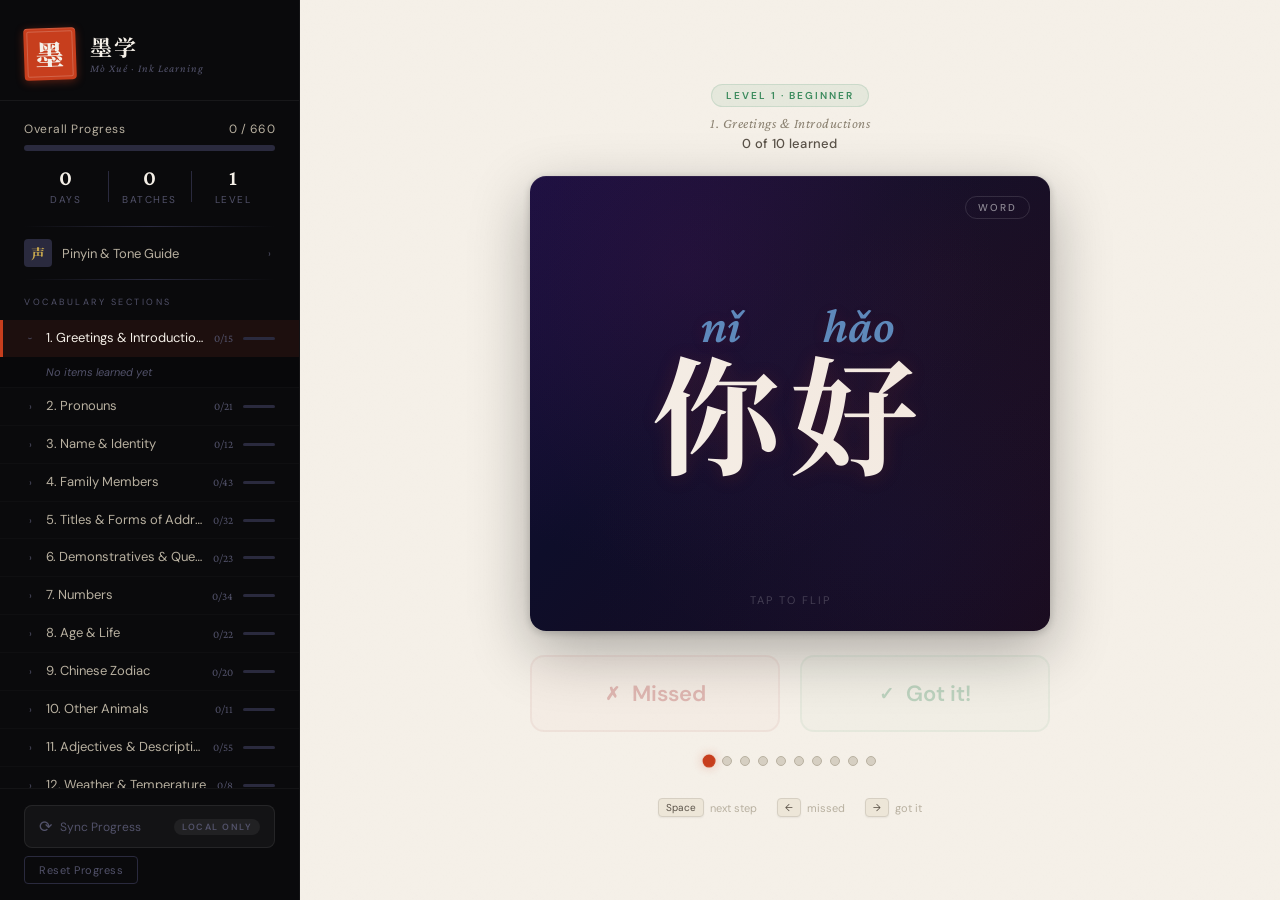
==== index.html @ fdec4717 "Initial commit: 墨学 Chinese Flashcard Learning App - 660 vocabulary items across 28 sections - Flashc" ====
<!DOCTYPE html>
<html lang="en">
<head>
<meta charset="UTF-8">
<meta name="viewport" content="width=device-width, initial-scale=1.0">
<title>墨学 — Chinese Flashcards</title>
<link rel="preconnect" href="https://fonts.googleapis.com">
<link rel="preconnect" href="https://fonts.gstatic.com" crossorigin>
<link href="https://fonts.googleapis.com/css2?family=Crimson+Pro:ital,wght@0,300;0,400;0,600;0,700;1,400&family=Noto+Serif+SC:wght@400;600;700;900&family=DM+Sans:ital,wght@0,400;0,500;0,600;1,400&display=swap" rel="stylesheet">
<link rel="stylesheet" href="style.css?v=7">
</head>
<body>

<!-- Mobile hamburger -->
<button class="mobile-toggle" id="menuToggle" aria-label="Toggle sidebar">
  <span></span><span></span><span></span>
</button>

<!-- Overlay for mobile sidebar -->
<div class="sidebar-overlay" id="sidebarOverlay"></div>

<!-- Sidebar -->
<aside class="sidebar" id="sidebar">
  <div class="sidebar-header">
    <div class="app-brand">
      <span class="brand-seal">墨</span>
      <div class="brand-text">
        <h1>墨学</h1>
        <p>Mò Xué · Ink Learning</p>
      </div>
    </div>
  </div>

  <div class="sidebar-progress">
    <div class="progress-label">
      <span>Overall Progress</span>
      <span id="progressCount">0 / 660</span>
    </div>
    <div class="progress-track">
      <div class="progress-fill" id="progressFill" style="width: 0%"></div>
    </div>
    <div class="progress-stats">
      <div class="stat">
        <span class="stat-value" id="statDays">0</span>
        <span class="stat-label">days</span>
      </div>
      <div class="stat">
        <span class="stat-value" id="statBatches">0</span>
        <span class="stat-label">batches</span>
      </div>
      <div class="stat">
        <span class="stat-value" id="statLevel">1</span>
        <span class="stat-label">level</span>
      </div>
    </div>
  </div>

  <div class="sidebar-divider"></div>

  <!-- Tone Reference Panel -->
  <div class="tone-ref-toggle" id="toneRefToggle">
    <span class="tone-ref-icon">声</span>
    <span>Pinyin & Tone Guide</span>
    <span class="section-toggle" id="toneRefArrow">›</span>
  </div>
  <div class="tone-ref-panel" id="toneRefPanel">
    <div class="tone-ref-section">
      <div class="tone-ref-title">The Four Tones</div>
      <div class="tone-chart">
        <div class="tone-row">
          <span class="tone-num t1">1st</span>
          <span class="tone-desc">High flat</span>
          <span class="tone-example"><span class="py-t1">mā</span> 妈 mother</span>
          <svg class="tone-contour" viewBox="0 0 40 20"><path d="M4,5 L36,5" stroke="currentColor" fill="none" stroke-width="2.5" stroke-linecap="round"/></svg>
        </div>
        <div class="tone-row">
          <span class="tone-num t2">2nd</span>
          <span class="tone-desc">Rising</span>
          <span class="tone-example"><span class="py-t2">má</span> 麻 hemp</span>
          <svg class="tone-contour" viewBox="0 0 40 20"><path d="M4,16 L36,4" stroke="currentColor" fill="none" stroke-width="2.5" stroke-linecap="round"/></svg>
        </div>
        <div class="tone-row">
          <span class="tone-num t3">3rd</span>
          <span class="tone-desc">Dip &amp; rise</span>
          <span class="tone-example"><span class="py-t3">mǎ</span> 马 horse</span>
          <svg class="tone-contour" viewBox="0 0 40 20"><path d="M4,8 Q20,20 36,6" stroke="currentColor" fill="none" stroke-width="2.5" stroke-linecap="round"/></svg>
        </div>
        <div class="tone-row">
          <span class="tone-num t4">4th</span>
          <span class="tone-desc">Falling</span>
          <span class="tone-example"><span class="py-t4">mà</span> 骂 scold</span>
          <svg class="tone-contour" viewBox="0 0 40 20"><path d="M4,4 L36,16" stroke="currentColor" fill="none" stroke-width="2.5" stroke-linecap="round"/></svg>
        </div>
        <div class="tone-row">
          <span class="tone-num t5">0th</span>
          <span class="tone-desc">Neutral / light</span>
          <span class="tone-example"><span class="py-t5">ma</span> 吗 (question)</span>
          <svg class="tone-contour" viewBox="0 0 40 20"><path d="M4,10 L36,12" stroke="currentColor" fill="none" stroke-width="2.5" stroke-linecap="round" stroke-dasharray="3 3"/></svg>
        </div>
      </div>
    </div>
    <div class="tone-ref-section">
      <div class="tone-ref-title">Tone Sandhi Rules</div>
      <div class="tone-rule">
        <span class="py-t3">3rd</span> + <span class="py-t3">3rd</span> → <span class="py-t2">2nd</span> + <span class="py-t3">3rd</span>
        <div class="tone-rule-example">你好 nǐ hǎo → ní hǎo</div>
      </div>
      <div class="tone-rule">
        <span class="py-t1">一 yī</span> before <span class="py-t4">4th</span> → <span class="py-t2">yí</span>
        <div class="tone-rule-example">一个 yí gè</div>
      </div>
      <div class="tone-rule">
        <span class="py-t1">一 yī</span> before <span class="py-t1">1st</span>/<span class="py-t2">2nd</span>/<span class="py-t3">3rd</span> → <span class="py-t4">yì</span>
        <div class="tone-rule-example">一只 yì zhī</div>
      </div>
    </div>
    <div class="tone-ref-section">
      <div class="tone-ref-title">Reading Strategy</div>
      <div class="tone-tip">Look at the tone mark on the vowel — it draws the pitch shape.</div>
      <div class="tone-tip">ā flat line · á going up · ǎ dip down · à going down</div>
      <div class="tone-tip">No mark = light/neutral tone (short, unstressed).</div>
    </div>
    <div class="tone-ref-section">
      <div class="tone-ref-title">Your Reading Level</div>
      <div class="level-indicator" id="levelIndicator">
        <div class="level-item active" data-level="1">
          <span class="level-dot"></span>
          <div>
            <strong>Beginner</strong>
            <span>Pinyin hints on front</span>
          </div>
        </div>
        <div class="level-item" data-level="2">
          <span class="level-dot"></span>
          <div>
            <strong>Intermediate</strong>
            <span>Characters only, 2-step reveal</span>
          </div>
        </div>
        <div class="level-item" data-level="3">
          <span class="level-dot"></span>
          <div>
            <strong>Advanced</strong>
            <span>Characters only, single reveal</span>
          </div>
        </div>
      </div>
    </div>
  </div>

  <div class="sidebar-divider"></div>

  <nav class="sidebar-nav" id="sidebarNav">
    <div class="nav-heading">Vocabulary Sections</div>
    <!-- Sections rendered by JS -->
  </nav>

  <div class="sidebar-footer">
    <button class="sync-btn" id="syncBtn">
      <span class="sync-icon">⟳</span>
      <span>Sync Progress</span>
      <span class="sync-badge sync-off" id="syncBadge">local only</span>
    </button>
    <button class="reset-btn" id="resetBtn">Reset Progress</button>
  </div>
</aside>

<!-- Sync Modal -->
<div class="sync-modal hidden" id="syncModal">
  <div class="sync-modal-backdrop" id="syncClose"></div>
  <div class="sync-modal-card">
    <button class="sync-modal-x" id="syncCloseX" aria-label="Close">&times;</button>
    <div class="sync-modal-header">
      <span class="sync-modal-icon">⟳</span>
      <h2>Cross-Device Sync</h2>
      <p>Sync your progress across devices using a private GitHub Gist.</p>
    </div>
    <div class="sync-modal-body">
      <label class="sync-label" for="syncTokenInput">GitHub Personal Access Token</label>
      <p class="sync-hint">Create a token at GitHub → Settings → Developer settings → Fine-grained tokens. Grant <strong>Gists: Read and Write</strong> permission only.</p>
      <input type="password" class="sync-input" id="syncTokenInput" placeholder="github_pat_...">
      <div class="sync-actions">
        <button class="sync-connect-btn" id="syncConnect">Connect & Sync</button>
        <button class="sync-disconnect-btn" id="syncDisconnect">Disconnect</button>
      </div>
      <div class="sync-status" id="syncStatus"></div>
    </div>
  </div>
</div>

<!-- Main content -->
<main class="main" id="main">

  <!-- Study view -->
  <div class="study-view" id="studyView">
    <div class="batch-header">
      <div class="batch-level-badge" id="batchLevelBadge">Level 1 · Beginner</div>
      <div class="batch-section-label" id="batchSectionLabel">Section 1: Greetings</div>
      <div class="batch-counter" id="batchCounter">Card 1 of 10</div>
    </div>

    <div class="card-stage">
      <div class="card-container" id="cardContainer">
        <div class="card-inner" id="cardInner">
          <!-- Front: Chinese characters -->
          <div class="card-front" id="cardFront">
            <div class="card-type-badge" id="cardTypeBadge">Word</div>
            <div class="card-chinese" id="cardChinese">你好</div>
            <div class="card-hint" id="cardHint">tap to flip</div>
          </div>
          <!-- Back: Pinyin + English (two-step reveal) -->
          <div class="card-back" id="cardBack">
            <div class="card-type-badge back-badge" id="cardTypeBadgeBack">Word</div>
            <div class="card-chinese-ref" id="cardChineseRef">你好</div>
            <div class="card-pinyin" id="cardPinyin"></div>
            <div class="card-english" id="cardEnglish"></div>
          </div>
        </div>
      </div>
    </div>

    <div class="card-actions" id="cardActions">
      <button class="action-btn missed-btn" id="missedBtn" disabled>
        <span class="action-icon">✗</span>
        <span>Missed</span>
      </button>
      <button class="action-btn gotit-btn" id="gotitBtn" disabled>
        <span class="action-icon">✓</span>
        <span>Got it!</span>
      </button>
    </div>

    <div class="batch-dots" id="batchDots"></div>

    <div class="keyboard-hints" id="keyboardHints">
      <span><kbd>Space</kbd> next step</span>
      <span><kbd>←</kbd> missed</span>
      <span><kbd>→</kbd> got it</span>
    </div>
  </div>

  <!-- Batch complete view -->
  <div class="complete-view hidden" id="completeView">
    <div class="complete-card">
      <div class="complete-seal">完</div>
      <h2>Batch Complete!</h2>
      <p class="complete-stats" id="completeStats">You learned 10 new items</p>
      <div class="complete-items" id="completeItems"></div>
      <button class="next-batch-btn" id="nextBatchBtn">
        Continue to Next 10 →
      </button>
    </div>
    <canvas id="confettiCanvas"></canvas>
  </div>

  <!-- All done view -->
  <div class="alldone-view hidden" id="allDoneView">
    <div class="complete-card">
      <div class="complete-seal gold">成</div>
      <h2>Mastery Achieved!</h2>
      <p>You have learned all 660 items across 28 sections.</p>
      <p class="complete-stats">恭喜你！Gōngxǐ nǐ! Congratulations!</p>
    </div>
  </div>

</main>

<script src="data.js?v=7"></script>
<script src="sync.js?v=7"></script>
<script src="app.js?v=7"></script>
</body>
</html>
---- style.css ----
/* ============================================================
   墨学 — Mò Xué — Ink Learning
   Aesthetic: Chinese ink wash + lacquerware + rice paper
   ============================================================ */

:root {
  /* Lacquer & Ink */
  --ink-deepest: #0a0a0c;
  --ink-deep: #12121a;
  --ink-dark: #1a1a2e;
  --ink-mid: #2a2a3e;
  --ink-light: #3a3a50;
  --ink-faint: #52526a;

  /* Vermillion — 朱红 */
  --vermillion: #c73e1d;
  --vermillion-bright: #e04a2a;
  --vermillion-glow: rgba(199, 62, 29, 0.3);

  /* Gold — 金 */
  --gold: #c9a94e;
  --gold-bright: #e8c84a;
  --gold-glow: rgba(201, 169, 78, 0.25);

  /* Rice Paper */
  --paper: #f5f0e8;
  --paper-warm: #ede6d8;
  --paper-dark: #d6cfc2;

  /* Ink wash tones */
  --wash-light: #b8b0a0;
  --wash-mid: #8a8070;
  --wash-dark: #5a5248;

  /* Functional */
  --success: #3a8a5c;
  --success-bg: #1a3a2a;
  --danger: #a83232;
  --danger-bg: #3a1a1a;

  /* ---- TONE COLORS ---- */
  --tone-1: #c73e1d;   /* Vermillion red — high flat */
  --tone-2: #3a8a5c;   /* Jade green — rising */
  --tone-3: #4a6fa5;   /* Porcelain blue — dipping */
  --tone-4: #7b5ea7;   /* Amethyst purple — falling */
  --tone-5: #8a8070;   /* Ink wash gray — neutral */

  --tone-1-bg: rgba(199, 62, 29, 0.08);
  --tone-2-bg: rgba(58, 138, 92, 0.08);
  --tone-3-bg: rgba(74, 111, 165, 0.08);
  --tone-4-bg: rgba(123, 94, 167, 0.08);
  --tone-5-bg: rgba(138, 128, 112, 0.08);

  /* Tone colors for dark backgrounds */
  --tone-1-light: #e8654a;
  --tone-2-light: #5cb87e;
  --tone-3-light: #6a9fd4;
  --tone-4-light: #a688d0;
  --tone-5-light: #a8a090;

  /* Layout */
  --sidebar-w: 300px;

  /* Transitions */
  --ease-out-expo: cubic-bezier(0.16, 1, 0.3, 1);
  --ease-out-back: cubic-bezier(0.34, 1.56, 0.64, 1);
}

/* ---- Reset & Base ---- */
*, *::before, *::after { box-sizing: border-box; margin: 0; padding: 0; }

html {
  font-size: 16px;
  -webkit-font-smoothing: antialiased;
  -moz-osx-font-smoothing: grayscale;
}

body {
  font-family: 'DM Sans', sans-serif;
  background: var(--paper);
  color: var(--ink-deep);
  display: flex;
  min-height: 100vh;
  overflow-x: hidden;
}

body::after {
  content: '';
  position: fixed;
  inset: 0;
  pointer-events: none;
  z-index: 0;
  background-image: url("data:image/svg+xml,%3Csvg width='60' height='60' xmlns='http://www.w3.org/2000/svg'%3E%3Cfilter id='n'%3E%3CfeTurbulence type='fractalNoise' baseFrequency='0.65' numOctaves='3' stitchTiles='stitch'/%3E%3C/filter%3E%3Crect width='100%25' height='100%25' filter='url(%23n)' opacity='0.03'/%3E%3C/svg%3E");
  opacity: 0.5;
}

/* ============================================================
   TONE COLOR CLASSES (used by JS on pinyin spans)
   ============================================================ */
.py-t1 { color: var(--tone-1); font-weight: 600; }
.py-t2 { color: var(--tone-2); font-weight: 600; }
.py-t3 { color: var(--tone-3); font-weight: 600; }
.py-t4 { color: var(--tone-4); font-weight: 600; }
.py-t5 { color: var(--tone-5); }

/* Light versions for dark backgrounds */
.py-t1-light { color: var(--tone-1-light); }
.py-t2-light { color: var(--tone-2-light); }
.py-t3-light { color: var(--tone-3-light); }
.py-t4-light { color: var(--tone-4-light); }
.py-t5-light { color: var(--tone-5-light); }

/* ============================================================
   SIDEBAR
   ============================================================ */
.sidebar {
  position: fixed;
  left: 0;
  top: 0;
  bottom: 0;
  width: var(--sidebar-w);
  background: var(--ink-deepest);
  color: var(--paper);
  display: flex;
  flex-direction: column;
  z-index: 100;
  overflow: hidden;
  border-right: 1px solid rgba(255,255,255,0.04);
}

.sidebar-header {
  padding: 28px 24px 20px;
  border-bottom: 1px solid rgba(255,255,255,0.06);
}

.app-brand {
  display: flex;
  align-items: center;
  gap: 14px;
}

.brand-seal {
  width: 52px;
  height: 52px;
  background: var(--vermillion);
  color: var(--paper);
  font-family: 'Noto Serif SC', serif;
  font-weight: 900;
  font-size: 28px;
  display: flex;
  align-items: center;
  justify-content: center;
  border-radius: 4px;
  box-shadow:
    0 2px 8px rgba(199, 62, 29, 0.4),
    inset 0 1px 0 rgba(255,255,255,0.15);
  position: relative;
  transform: rotate(-2deg);
}

.brand-seal::after {
  content: '';
  position: absolute;
  inset: 3px;
  border: 1px solid rgba(255,255,255,0.2);
  border-radius: 2px;
}

.brand-text h1 {
  font-family: 'Noto Serif SC', serif;
  font-weight: 700;
  font-size: 22px;
  letter-spacing: 2px;
  line-height: 1.2;
  color: var(--paper);
}

.brand-text p {
  font-size: 11px;
  color: var(--ink-faint);
  letter-spacing: 1px;
  margin-top: 2px;
  font-style: italic;
  font-family: 'Crimson Pro', serif;
}

/* ---- Progress Section ---- */
.sidebar-progress {
  padding: 20px 24px;
}

.progress-label {
  display: flex;
  justify-content: space-between;
  font-size: 12px;
  color: var(--wash-light);
  margin-bottom: 8px;
  letter-spacing: 0.5px;
}

.progress-track {
  height: 6px;
  background: var(--ink-mid);
  border-radius: 3px;
  overflow: hidden;
}

.progress-fill {
  height: 100%;
  background: linear-gradient(90deg, var(--vermillion), var(--gold));
  border-radius: 3px;
  transition: width 0.8s var(--ease-out-expo);
  position: relative;
}

.progress-fill::after {
  content: '';
  position: absolute;
  right: 0;
  top: 0;
  bottom: 0;
  width: 20px;
  background: linear-gradient(90deg, transparent, rgba(255,255,255,0.3));
  border-radius: 0 3px 3px 0;
}

.progress-stats {
  display: flex;
  gap: 0;
  margin-top: 16px;
}

.stat {
  flex: 1;
  text-align: center;
  position: relative;
}

.stat + .stat::before {
  content: '';
  position: absolute;
  left: 0;
  top: 4px;
  bottom: 4px;
  width: 1px;
  background: var(--ink-mid);
}

.stat-value {
  display: block;
  font-family: 'Crimson Pro', serif;
  font-size: 22px;
  font-weight: 600;
  color: var(--paper);
  line-height: 1;
}

.stat-label {
  display: block;
  font-size: 10px;
  color: var(--ink-faint);
  text-transform: uppercase;
  letter-spacing: 1.5px;
  margin-top: 4px;
}

/* ---- Divider ---- */
.sidebar-divider {
  height: 1px;
  background: linear-gradient(90deg, transparent, var(--ink-mid), transparent);
  margin: 0 24px;
}

/* ============================================================
   TONE REFERENCE PANEL
   ============================================================ */
.tone-ref-toggle {
  display: flex;
  align-items: center;
  gap: 10px;
  padding: 12px 24px;
  cursor: pointer;
  font-size: 13px;
  color: var(--wash-light);
  transition: background 0.2s;
  user-select: none;
}

.tone-ref-toggle:hover {
  background: rgba(255,255,255,0.03);
}

.tone-ref-icon {
  width: 28px;
  height: 28px;
  background: var(--ink-mid);
  color: var(--gold);
  font-family: 'Noto Serif SC', serif;
  font-weight: 700;
  font-size: 14px;
  display: flex;
  align-items: center;
  justify-content: center;
  border-radius: 4px;
  flex-shrink: 0;
}

.tone-ref-toggle .section-toggle {
  margin-left: auto;
  font-size: 10px;
  color: var(--ink-faint);
  transition: transform 0.3s var(--ease-out-expo);
}

.tone-ref-toggle.expanded .section-toggle {
  transform: rotate(90deg);
}

.tone-ref-panel {
  max-height: 0;
  overflow: hidden;
  overflow-y: auto;
  transition: max-height 0.5s var(--ease-out-expo);
  background: rgba(0,0,0,0.25);
  scrollbar-width: thin;
  scrollbar-color: var(--ink-mid) transparent;
}

.tone-ref-panel.expanded {
  max-height: 600px;
}

.tone-ref-panel::-webkit-scrollbar { width: 3px; }
.tone-ref-panel::-webkit-scrollbar-thumb { background: var(--ink-mid); border-radius: 2px; }

.tone-ref-section {
  padding: 12px 24px;
  border-bottom: 1px solid rgba(255,255,255,0.03);
}

.tone-ref-section:last-child {
  border-bottom: none;
}

.tone-ref-title {
  font-size: 9px;
  text-transform: uppercase;
  letter-spacing: 2px;
  color: var(--gold);
  margin-bottom: 10px;
  font-weight: 600;
}

/* Tone chart rows */
.tone-chart {
  display: flex;
  flex-direction: column;
  gap: 6px;
}

.tone-row {
  display: grid;
  grid-template-columns: 30px 72px 1fr 40px;
  align-items: center;
  gap: 6px;
  font-size: 12px;
  padding: 4px 0;
}

.tone-num {
  font-weight: 700;
  font-size: 11px;
  text-align: center;
  padding: 2px 0;
  border-radius: 3px;
}

.tone-num.t1 { color: var(--tone-1-light); }
.tone-num.t2 { color: var(--tone-2-light); }
.tone-num.t3 { color: var(--tone-3-light); }
.tone-num.t4 { color: var(--tone-4-light); }
.tone-num.t5 { color: var(--tone-5-light); }

.tone-desc {
  color: var(--ink-faint);
  font-size: 11px;
}

.tone-example {
  color: var(--wash-light);
  font-size: 12px;
  font-family: 'Crimson Pro', serif;
}

.tone-contour {
  width: 40px;
  height: 20px;
}

.tone-row:nth-child(1) .tone-contour { color: var(--tone-1-light); }
.tone-row:nth-child(2) .tone-contour { color: var(--tone-2-light); }
.tone-row:nth-child(3) .tone-contour { color: var(--tone-3-light); }
.tone-row:nth-child(4) .tone-contour { color: var(--tone-4-light); }
.tone-row:nth-child(5) .tone-contour { color: var(--tone-5-light); }

/* Tone rules */
.tone-rule {
  font-size: 12px;
  color: var(--wash-light);
  padding: 6px 0;
  line-height: 1.5;
}

.tone-rule-example {
  font-family: 'Crimson Pro', serif;
  font-style: italic;
  color: var(--ink-faint);
  font-size: 12px;
  margin-top: 2px;
}

.tone-tip {
  font-size: 12px;
  color: var(--wash-light);
  padding: 4px 0;
  line-height: 1.5;
}

/* Level indicator */
.level-indicator {
  display: flex;
  flex-direction: column;
  gap: 8px;
}

.level-item {
  display: flex;
  align-items: center;
  gap: 10px;
  padding: 6px 8px;
  border-radius: 6px;
  opacity: 0.4;
  transition: all 0.3s;
}

.level-item.active {
  opacity: 1;
  background: rgba(255,255,255,0.04);
}

.level-dot {
  width: 10px;
  height: 10px;
  border-radius: 50%;
  border: 2px solid var(--ink-faint);
  flex-shrink: 0;
  transition: all 0.3s;
}

.level-item.active .level-dot {
  background: var(--gold);
  border-color: var(--gold);
  box-shadow: 0 0 6px var(--gold-glow);
}

.level-item.completed .level-dot {
  background: var(--success);
  border-color: var(--success);
}

.level-item strong {
  display: block;
  font-size: 12px;
  color: var(--paper);
  font-weight: 600;
}

.level-item span {
  font-size: 10px;
  color: var(--ink-faint);
}

/* ---- Nav / Sections List ---- */
.sidebar-nav {
  flex: 1;
  overflow-y: auto;
  padding: 16px 0;
  scrollbar-width: thin;
  scrollbar-color: var(--ink-mid) transparent;
}

.sidebar-nav::-webkit-scrollbar { width: 4px; }
.sidebar-nav::-webkit-scrollbar-track { background: transparent; }
.sidebar-nav::-webkit-scrollbar-thumb { background: var(--ink-mid); border-radius: 2px; }

.nav-heading {
  font-size: 9px;
  text-transform: uppercase;
  letter-spacing: 2.5px;
  color: var(--ink-faint);
  padding: 0 24px 12px;
}

.section-item {
  border-bottom: 1px solid rgba(255,255,255,0.02);
}

.section-header {
  display: flex;
  align-items: center;
  gap: 10px;
  padding: 10px 24px;
  cursor: pointer;
  transition: background 0.2s;
  user-select: none;
}

.section-header:hover {
  background: rgba(255,255,255,0.03);
}

.section-item.active > .section-header {
  background: rgba(199, 62, 29, 0.1);
  border-left: 3px solid var(--vermillion);
  padding-left: 21px;
}

.section-toggle {
  font-size: 10px;
  color: var(--ink-faint);
  transition: transform 0.3s var(--ease-out-expo);
  flex-shrink: 0;
  width: 12px;
  text-align: center;
}

.section-item.expanded > .section-header .section-toggle {
  transform: rotate(90deg);
}

.section-name {
  flex: 1;
  font-size: 13px;
  color: var(--wash-light);
  white-space: nowrap;
  overflow: hidden;
  text-overflow: ellipsis;
  line-height: 1.3;
}

.section-item.active > .section-header .section-name {
  color: var(--paper);
}

.section-count {
  font-size: 11px;
  color: var(--ink-faint);
  font-family: 'Crimson Pro', serif;
  flex-shrink: 0;
}

.section-mini-bar {
  width: 32px;
  height: 3px;
  background: var(--ink-mid);
  border-radius: 2px;
  overflow: hidden;
  flex-shrink: 0;
}

.section-mini-fill {
  height: 100%;
  background: var(--vermillion);
  border-radius: 2px;
  transition: width 0.6s var(--ease-out-expo);
}

.section-mini-fill.complete {
  background: var(--gold);
}

.section-items {
  max-height: 0;
  overflow: hidden;
  transition: max-height 0.4s var(--ease-out-expo);
  background: rgba(0,0,0,0.2);
}

.section-item.expanded .section-items {
  max-height: 2000px;
}

.learned-item {
  display: flex;
  align-items: baseline;
  gap: 10px;
  padding: 5px 24px 5px 46px;
  font-size: 12px;
  opacity: 0.7;
}

.learned-item .li-chinese {
  font-family: 'Noto Serif SC', serif;
  font-size: 14px;
  color: var(--paper);
  flex-shrink: 0;
}

.learned-item .li-english {
  color: var(--ink-faint);
  font-style: italic;
  font-family: 'Crimson Pro', serif;
  white-space: nowrap;
  overflow: hidden;
  text-overflow: ellipsis;
}

.section-empty {
  padding: 8px 24px 8px 46px;
  font-size: 11px;
  color: var(--ink-faint);
  font-style: italic;
}

/* ---- Sidebar Footer ---- */
.sidebar-footer {
  padding: 16px 24px;
  border-top: 1px solid rgba(255,255,255,0.04);
}

.reset-btn {
  background: none;
  border: 1px solid var(--ink-mid);
  color: var(--ink-faint);
  font-size: 11px;
  padding: 6px 14px;
  border-radius: 4px;
  cursor: pointer;
  transition: all 0.2s;
  font-family: inherit;
  letter-spacing: 0.5px;
}

.reset-btn:hover {
  border-color: var(--danger);
  color: var(--vermillion-bright);
  background: var(--danger-bg);
}

/* ============================================================
   MOBILE TOGGLE
   ============================================================ */
.mobile-toggle {
  display: none;
  position: fixed;
  top: 16px;
  left: 16px;
  z-index: 200;
  width: 44px;
  height: 44px;
  background: var(--ink-deepest);
  border: 1px solid var(--ink-mid);
  border-radius: 8px;
  cursor: pointer;
  flex-direction: column;
  align-items: center;
  justify-content: center;
  gap: 5px;
  padding: 0;
}

.mobile-toggle span {
  display: block;
  width: 20px;
  height: 2px;
  background: var(--paper);
  border-radius: 1px;
  transition: all 0.3s var(--ease-out-expo);
}

.mobile-toggle.open span:nth-child(1) { transform: translateY(7px) rotate(45deg); }
.mobile-toggle.open span:nth-child(2) { opacity: 0; }
.mobile-toggle.open span:nth-child(3) { transform: translateY(-7px) rotate(-45deg); }

.sidebar-overlay {
  display: none;
  position: fixed;
  inset: 0;
  background: rgba(0,0,0,0.6);
  z-index: 90;
  backdrop-filter: blur(2px);
}

/* ============================================================
   MAIN CONTENT
   ============================================================ */
.main {
  margin-left: var(--sidebar-w);
  flex: 1;
  display: flex;
  align-items: center;
  justify-content: center;
  min-height: 100vh;
  position: relative;
  z-index: 1;
  padding: 24px;
}

.study-view {
  display: flex;
  flex-direction: column;
  align-items: center;
  gap: 24px;
  width: 100%;
  max-width: 520px;
}

.batch-header {
  text-align: center;
}

.batch-level-badge {
  display: inline-block;
  font-size: 10px;
  text-transform: uppercase;
  letter-spacing: 2px;
  padding: 4px 14px;
  border-radius: 20px;
  background: var(--tone-3-bg);
  color: var(--tone-3);
  border: 1px solid rgba(74, 111, 165, 0.15);
  margin-bottom: 8px;
  font-weight: 600;
}

.batch-level-badge.level-1 { background: var(--tone-2-bg); color: var(--tone-2); border-color: rgba(58,138,92,0.15); }
.batch-level-badge.level-2 { background: var(--tone-3-bg); color: var(--tone-3); border-color: rgba(74,111,165,0.15); }
.batch-level-badge.level-3 { background: var(--tone-4-bg); color: var(--tone-4); border-color: rgba(123,94,167,0.15); }

.batch-section-label {
  font-family: 'Crimson Pro', serif;
  font-size: 14px;
  color: var(--wash-mid);
  font-style: italic;
  letter-spacing: 0.5px;
}

.batch-counter {
  font-size: 13px;
  color: var(--wash-dark);
  margin-top: 4px;
  font-weight: 500;
  letter-spacing: 0.3px;
}

/* ============================================================
   CARD
   ============================================================ */
.card-stage {
  perspective: 1200px;
  width: 100%;
  max-width: 800px;
}

.card-container {
  width: 100%;
  aspect-ratio: 4 / 3.5;
  cursor: pointer;
  position: relative;
}

.card-inner {
  width: 100%;
  height: 100%;
  position: relative;
  transform-style: preserve-3d;
  transition: transform 0.7s var(--ease-out-expo);
}

.card-inner.flipped {
  transform: rotateY(180deg);
}

.card-front,
.card-back {
  position: absolute;
  inset: 0;
  backface-visibility: hidden;
  -webkit-backface-visibility: hidden;
  border-radius: 16px;
  display: flex;
  flex-direction: column;
  align-items: center;
  justify-content: center;
  padding: 32px;
  overflow: hidden;
}

/* ---- Front ---- */
.card-front {
  background:
    radial-gradient(ellipse at 30% 20%, rgba(60, 20, 80, 0.3), transparent 60%),
    radial-gradient(ellipse at 70% 80%, rgba(20, 20, 60, 0.4), transparent 60%),
    linear-gradient(135deg, #1a1040 0%, #0e0e2a 40%, #1a0a1a 100%);
  color: var(--paper);
  box-shadow:
    0 20px 60px rgba(0,0,0,0.3),
    0 2px 8px rgba(0,0,0,0.2),
    inset 0 1px 0 rgba(255,255,255,0.06);
}

.card-front::before {
  content: '';
  position: absolute;
  width: 200%;
  height: 200%;
  top: -50%;
  left: -50%;
  background: radial-gradient(circle at 65% 35%, rgba(199, 62, 29, 0.06) 0%, transparent 50%);
  pointer-events: none;
}

.card-front::after {
  content: '';
  position: absolute;
  bottom: -2px;
  left: 10%;
  right: 10%;
  height: 1px;
  background: linear-gradient(90deg, transparent, rgba(199, 62, 29, 0.3), transparent);
}

.card-type-badge {
  position: absolute;
  top: 20px;
  right: 20px;
  font-size: 10px;
  text-transform: uppercase;
  letter-spacing: 2px;
  padding: 4px 12px;
  border-radius: 20px;
  border: 1px solid rgba(255,255,255,0.12);
  color: rgba(255,255,255,0.5);
  font-weight: 500;
}

.card-type-badge.sentence-badge {
  border-color: rgba(74, 122, 154, 0.4);
  color: rgba(74, 122, 154, 0.8);
}

.back-badge {
  color: var(--wash-mid);
  border-color: var(--paper-dark);
}

.card-chinese {
  font-family: 'Noto Serif SC', serif;
  font-weight: 700;
  font-size: 128px;
  line-height: 1.5;
  text-align: center;
  letter-spacing: 10px;
  text-shadow: 0 2px 20px rgba(199, 62, 29, 0.15);
  transition: font-size 0.3s;
}

.card-chinese.sentence-text {
  font-size: 56px;
  letter-spacing: 4px;
}

.card-chinese.long-text {
  font-size: 42px;
  letter-spacing: 3px;
}

/* Ruby annotations (pinyin above characters) */
.card-chinese ruby {
  ruby-align: center;
}

.card-chinese rt {
  font-family: 'Crimson Pro', serif;
  font-weight: 600;
  font-style: italic;
  font-size: 0.38em;
  letter-spacing: 0;
  transition: opacity 0.3s;
}

/* Progressive difficulty for ruby text */
.card-chinese.ruby-level-1 rt { opacity: 0.85; }
.card-chinese.ruby-level-2 rt { opacity: 0.3; }
.card-chinese.ruby-level-3 rt { opacity: 0; }
.card-chinese.ruby-level-2:hover rt { opacity: 0.6; }
.card-chinese.ruby-level-3:hover rt { opacity: 0.4; }

.card-hint {
  position: absolute;
  bottom: 24px;
  font-size: 11px;
  color: rgba(255,255,255,0.2);
  letter-spacing: 2px;
  text-transform: uppercase;
  transition: opacity 0.3s;
}

/* ---- Back ---- */
.card-back {
  background: var(--paper);
  transform: rotateY(180deg);
  box-shadow:
    0 20px 60px rgba(0,0,0,0.15),
    0 2px 8px rgba(0,0,0,0.1),
    inset 0 0 0 1px rgba(0,0,0,0.04);
  gap: 6px;
}

.card-back::before {
  content: '';
  position: absolute;
  inset: 0;
  border-radius: 16px;
  background-image: url("data:image/svg+xml,%3Csvg width='40' height='40' xmlns='http://www.w3.org/2000/svg'%3E%3Cfilter id='n'%3E%3CfeTurbulence type='fractalNoise' baseFrequency='0.9' numOctaves='4' stitchTiles='stitch'/%3E%3C/filter%3E%3Crect width='100%25' height='100%25' filter='url(%23n)' opacity='0.02'/%3E%3C/svg%3E");
  pointer-events: none;
}

.card-chinese-ref {
  font-family: 'Noto Serif SC', serif;
  font-size: 40px;
  color: var(--wash-mid);
  font-weight: 600;
  letter-spacing: 5px;
  margin-bottom: 10px;
}

.card-pinyin {
  font-family: 'Crimson Pro', serif;
  font-size: 48px;
  font-style: italic;
  letter-spacing: 2px;
  text-align: center;
  line-height: 1.4;
}

.card-english {
  font-family: 'Crimson Pro', serif;
  font-size: 38px;
  color: var(--ink-dark);
  font-weight: 600;
  text-align: center;
  line-height: 1.4;
  margin-top: 10px;
}

/* ============================================================
   ACTION BUTTONS
   ============================================================ */
.card-actions {
  display: flex;
  gap: 20px;
  width: 100%;
  max-width: 800px;
}

.action-btn {
  flex: 1;
  display: flex;
  align-items: center;
  justify-content: center;
  gap: 12px;
  padding: 22px 32px;
  border: 2px solid;
  border-radius: 14px;
  font-size: 22px;
  font-weight: 600;
  font-family: 'DM Sans', sans-serif;
  cursor: pointer;
  transition: all 0.25s var(--ease-out-expo);
  position: relative;
  overflow: hidden;
}

.action-btn::before {
  content: '';
  position: absolute;
  inset: 0;
  opacity: 0;
  transition: opacity 0.25s;
}

.action-btn:disabled {
  opacity: 0.3;
  cursor: not-allowed;
  transform: none !important;
}

.action-btn .action-icon {
  font-size: 18px;
  font-weight: 700;
}

.missed-btn {
  background: rgba(168, 50, 50, 0.06);
  border-color: rgba(168, 50, 50, 0.2);
  color: var(--danger);
}

.missed-btn:not(:disabled):hover {
  background: rgba(168, 50, 50, 0.12);
  border-color: var(--danger);
  transform: translateY(-2px);
  box-shadow: 0 6px 20px rgba(168, 50, 50, 0.15);
}

.missed-btn:not(:disabled):active { transform: translateY(0); }

.gotit-btn {
  background: rgba(58, 138, 92, 0.06);
  border-color: rgba(58, 138, 92, 0.2);
  color: var(--success);
}

.gotit-btn:not(:disabled):hover {
  background: rgba(58, 138, 92, 0.12);
  border-color: var(--success);
  transform: translateY(-2px);
  box-shadow: 0 6px 20px rgba(58, 138, 92, 0.15);
}

.gotit-btn:not(:disabled):active { transform: translateY(0); }

/* ---- Batch Dots ---- */
.batch-dots {
  display: flex;
  gap: 8px;
  justify-content: center;
  flex-wrap: wrap;
}

.dot {
  width: 10px;
  height: 10px;
  border-radius: 50%;
  background: var(--paper-dark);
  border: 1.5px solid var(--wash-light);
  transition: all 0.4s var(--ease-out-expo);
}

.dot.current {
  background: var(--vermillion);
  border-color: var(--vermillion);
  box-shadow: 0 0 8px var(--vermillion-glow);
  transform: scale(1.3);
}

.dot.done {
  background: var(--success);
  border-color: var(--success);
}

/* ---- Keyboard Hints ---- */
.keyboard-hints {
  display: flex;
  gap: 20px;
  margin-top: 8px;
}

.keyboard-hints span {
  font-size: 11px;
  color: var(--wash-light);
  display: flex;
  align-items: center;
  gap: 6px;
}

kbd {
  display: inline-block;
  padding: 2px 7px;
  font-family: 'DM Sans', sans-serif;
  font-size: 10px;
  background: var(--paper-warm);
  border: 1px solid var(--paper-dark);
  border-radius: 4px;
  box-shadow: 0 1px 2px rgba(0,0,0,0.06);
  color: var(--wash-dark);
}

/* ============================================================
   COMPLETE VIEW
   ============================================================ */
.complete-view {
  display: flex;
  align-items: center;
  justify-content: center;
  width: 100%;
  position: relative;
}

.complete-card {
  text-align: center;
  max-width: 480px;
  padding: 48px 40px;
  background: var(--paper);
  border-radius: 20px;
  box-shadow:
    0 30px 80px rgba(0,0,0,0.12),
    0 2px 8px rgba(0,0,0,0.06);
  position: relative;
  z-index: 2;
  animation: completeSlideUp 0.8s var(--ease-out-expo) both;
}

@keyframes completeSlideUp {
  from { opacity: 0; transform: translateY(40px) scale(0.95); }
  to { opacity: 1; transform: translateY(0) scale(1); }
}

.complete-seal {
  width: 80px;
  height: 80px;
  background: var(--vermillion);
  color: var(--paper);
  font-family: 'Noto Serif SC', serif;
  font-weight: 900;
  font-size: 44px;
  display: flex;
  align-items: center;
  justify-content: center;
  border-radius: 6px;
  margin: 0 auto 24px;
  transform: rotate(-3deg);
  box-shadow:
    0 8px 24px rgba(199, 62, 29, 0.3),
    inset 0 1px 0 rgba(255,255,255,0.15);
  position: relative;
  animation: sealStamp 0.6s var(--ease-out-back) 0.3s both;
}

.complete-seal::after {
  content: '';
  position: absolute;
  inset: 4px;
  border: 1.5px solid rgba(255,255,255,0.2);
  border-radius: 3px;
}

.complete-seal.gold {
  background: linear-gradient(135deg, var(--gold), var(--gold-bright));
  box-shadow: 0 8px 24px var(--gold-glow);
}

@keyframes sealStamp {
  0% { opacity: 0; transform: rotate(-3deg) scale(2); }
  60% { transform: rotate(-3deg) scale(0.9); }
  100% { opacity: 1; transform: rotate(-3deg) scale(1); }
}

.complete-card h2 {
  font-family: 'Crimson Pro', serif;
  font-size: 28px;
  font-weight: 700;
  color: var(--ink-deep);
  margin-bottom: 8px;
}

.complete-stats {
  font-family: 'Crimson Pro', serif;
  font-size: 16px;
  color: var(--wash-mid);
  font-style: italic;
  margin-bottom: 24px;
}

.complete-items {
  display: flex;
  flex-wrap: wrap;
  gap: 8px;
  justify-content: center;
  margin-bottom: 32px;
}

.complete-item-chip {
  padding: 6px 14px;
  background: rgba(26, 16, 64, 0.06);
  border-radius: 20px;
  font-family: 'Noto Serif SC', serif;
  font-size: 14px;
  color: var(--ink-dark);
  border: 1px solid rgba(0,0,0,0.06);
  animation: chipPop 0.4s var(--ease-out-back) both;
}

@keyframes chipPop {
  from { opacity: 0; transform: scale(0.7); }
  to { opacity: 1; transform: scale(1); }
}

.next-batch-btn {
  padding: 16px 36px;
  background: var(--ink-deep);
  color: var(--paper);
  border: none;
  border-radius: 12px;
  font-size: 16px;
  font-weight: 600;
  font-family: 'DM Sans', sans-serif;
  cursor: pointer;
  transition: all 0.3s var(--ease-out-expo);
  letter-spacing: 0.5px;
}

.next-batch-btn:hover {
  background: var(--ink-dark);
  transform: translateY(-2px);
  box-shadow: 0 8px 24px rgba(0,0,0,0.15);
}

#confettiCanvas {
  position: fixed;
  inset: 0;
  z-index: 1;
  pointer-events: none;
}

/* ---- Card transition animations ---- */
.card-exit-left {
  animation: cardExitLeft 0.4s var(--ease-out-expo) forwards;
}

.card-enter-right {
  animation: cardEnterRight 0.4s var(--ease-out-expo) forwards;
}

@keyframes cardExitLeft {
  to { opacity: 0; transform: translateX(-80px) rotateY(-10deg) scale(0.9); }
}

@keyframes cardEnterRight {
  from { opacity: 0; transform: translateX(80px) rotateY(10deg) scale(0.9); }
  to { opacity: 1; transform: translateX(0) rotateY(0) scale(1); }
}

/* ============================================================
   UTILITIES
   ============================================================ */
.hidden { display: none !important; }

/* ============================================================
   RESPONSIVE
   ============================================================ */
@media (max-width: 768px) {
  .mobile-toggle { display: flex; }

  .sidebar {
    transform: translateX(-100%);
    transition: transform 0.4s var(--ease-out-expo);
    box-shadow: none;
  }

  .sidebar.open {
    transform: translateX(0);
    box-shadow: 4px 0 30px rgba(0,0,0,0.3);
  }

  .sidebar-overlay.visible {
    display: block;
    animation: fadeIn 0.3s both;
  }

  @keyframes fadeIn { from { opacity: 0; } to { opacity: 1; } }

  .main { margin-left: 0; padding: 80px 16px 24px; }
  .card-chinese { font-size: 42px; }
  .card-chinese.sentence-text { font-size: 26px; }
  .card-chinese.long-text { font-size: 20px; }
  .card-actions { gap: 12px; }
  .action-btn { padding: 14px 16px; font-size: 15px; }
  .keyboard-hints { display: none; }
  .complete-card { padding: 32px 24px; }
}

@media (max-width: 420px) {
  .card-container { aspect-ratio: 3 / 3.2; }
  .card-chinese { font-size: 36px; }
}

/* ============================================================
   SYNC BUTTON & MODAL
   ============================================================ */
.sync-btn {
  width: 100%;
  display: flex;
  align-items: center;
  gap: 8px;
  padding: 10px 14px;
  background: rgba(255,255,255,0.04);
  border: 1px solid rgba(255,255,255,0.08);
  border-radius: 8px;
  color: var(--ink-faint);
  font-size: 12px;
  font-family: 'DM Sans', sans-serif;
  cursor: pointer;
  transition: all 0.2s;
  margin-bottom: 8px;
}

.sync-btn:hover {
  background: rgba(255,255,255,0.08);
  color: var(--paper-warm);
}

.sync-icon {
  font-size: 16px;
}

.sync-badge {
  margin-left: auto;
  font-size: 9px;
  text-transform: uppercase;
  letter-spacing: 1.5px;
  padding: 2px 8px;
  border-radius: 10px;
  font-weight: 600;
}

.sync-badge.sync-off {
  background: rgba(255,255,255,0.06);
  color: var(--ink-faint);
}

.sync-badge.sync-on {
  background: rgba(58, 138, 92, 0.15);
  color: var(--success);
}

/* ---- Sync Modal ---- */
.sync-modal {
  position: fixed;
  inset: 0;
  z-index: 1000;
  display: flex;
  align-items: center;
  justify-content: center;
  padding: 24px;
  animation: fadeIn 0.2s both;
}

.sync-modal-backdrop {
  position: absolute;
  inset: 0;
  background: rgba(10, 10, 12, 0.7);
  backdrop-filter: blur(4px);
  cursor: pointer;
}

.sync-modal-card {
  position: relative;
  background: var(--paper);
  border-radius: 16px;
  max-width: 440px;
  width: 100%;
  box-shadow: 0 30px 80px rgba(0,0,0,0.3), 0 2px 8px rgba(0,0,0,0.1);
  animation: completeSlideUp 0.4s var(--ease-out-expo) both;
  overflow: hidden;
}

.sync-modal-x {
  position: absolute;
  top: 12px;
  right: 14px;
  background: none;
  border: none;
  font-size: 24px;
  color: var(--wash-mid);
  cursor: pointer;
  width: 32px;
  height: 32px;
  display: flex;
  align-items: center;
  justify-content: center;
  border-radius: 6px;
  transition: all 0.2s;
}

.sync-modal-x:hover {
  background: var(--paper-dark);
  color: var(--ink-dark);
}

.sync-modal-header {
  padding: 32px 32px 20px;
  text-align: center;
  border-bottom: 1px solid var(--paper-dark);
}

.sync-modal-icon {
  font-size: 36px;
  display: block;
  margin-bottom: 12px;
  color: var(--tone-3);
}

.sync-modal-header h2 {
  font-family: 'Crimson Pro', serif;
  font-size: 22px;
  font-weight: 700;
  color: var(--ink-deep);
  margin-bottom: 6px;
}

.sync-modal-header p {
  font-size: 13px;
  color: var(--wash-mid);
  line-height: 1.5;
}

.sync-modal-body {
  padding: 24px 32px 32px;
}

.sync-label {
  display: block;
  font-size: 12px;
  font-weight: 600;
  text-transform: uppercase;
  letter-spacing: 1px;
  color: var(--wash-dark);
  margin-bottom: 6px;
}

.sync-hint {
  font-size: 12px;
  color: var(--wash-mid);
  line-height: 1.5;
  margin-bottom: 12px;
}

.sync-input {
  width: 100%;
  padding: 12px 14px;
  font-size: 14px;
  font-family: 'DM Sans', monospace;
  border: 1.5px solid var(--paper-dark);
  border-radius: 8px;
  background: var(--paper-warm);
  color: var(--ink-deep);
  outline: none;
  transition: border-color 0.2s;
  box-sizing: border-box;
}

.sync-input:focus {
  border-color: var(--tone-3);
  box-shadow: 0 0 0 3px rgba(74, 111, 165, 0.1);
}

.sync-actions {
  display: flex;
  gap: 10px;
  margin-top: 16px;
}

.sync-connect-btn,
.sync-disconnect-btn {
  flex: 1;
  padding: 12px 16px;
  border-radius: 10px;
  font-size: 14px;
  font-weight: 600;
  font-family: 'DM Sans', sans-serif;
  cursor: pointer;
  transition: all 0.2s;
  border: none;
}

.sync-connect-btn {
  background: var(--ink-deep);
  color: var(--paper);
}

.sync-connect-btn:hover {
  background: var(--ink-dark);
  transform: translateY(-1px);
  box-shadow: 0 4px 12px rgba(0,0,0,0.15);
}

.sync-disconnect-btn {
  background: rgba(168, 50, 50, 0.08);
  color: var(--danger);
  border: 1px solid rgba(168, 50, 50, 0.15);
}

.sync-disconnect-btn:hover {
  background: rgba(168, 50, 50, 0.15);
}

.sync-status {
  margin-top: 14px;
  font-size: 13px;
  text-align: center;
  min-height: 20px;
}

.sync-ok {
  color: var(--success);
  font-weight: 500;
}

.sync-err {
  color: var(--danger);
  font-weight: 500;
}

.sync-pending {
  color: var(--tone-3);
  font-weight: 500;
}
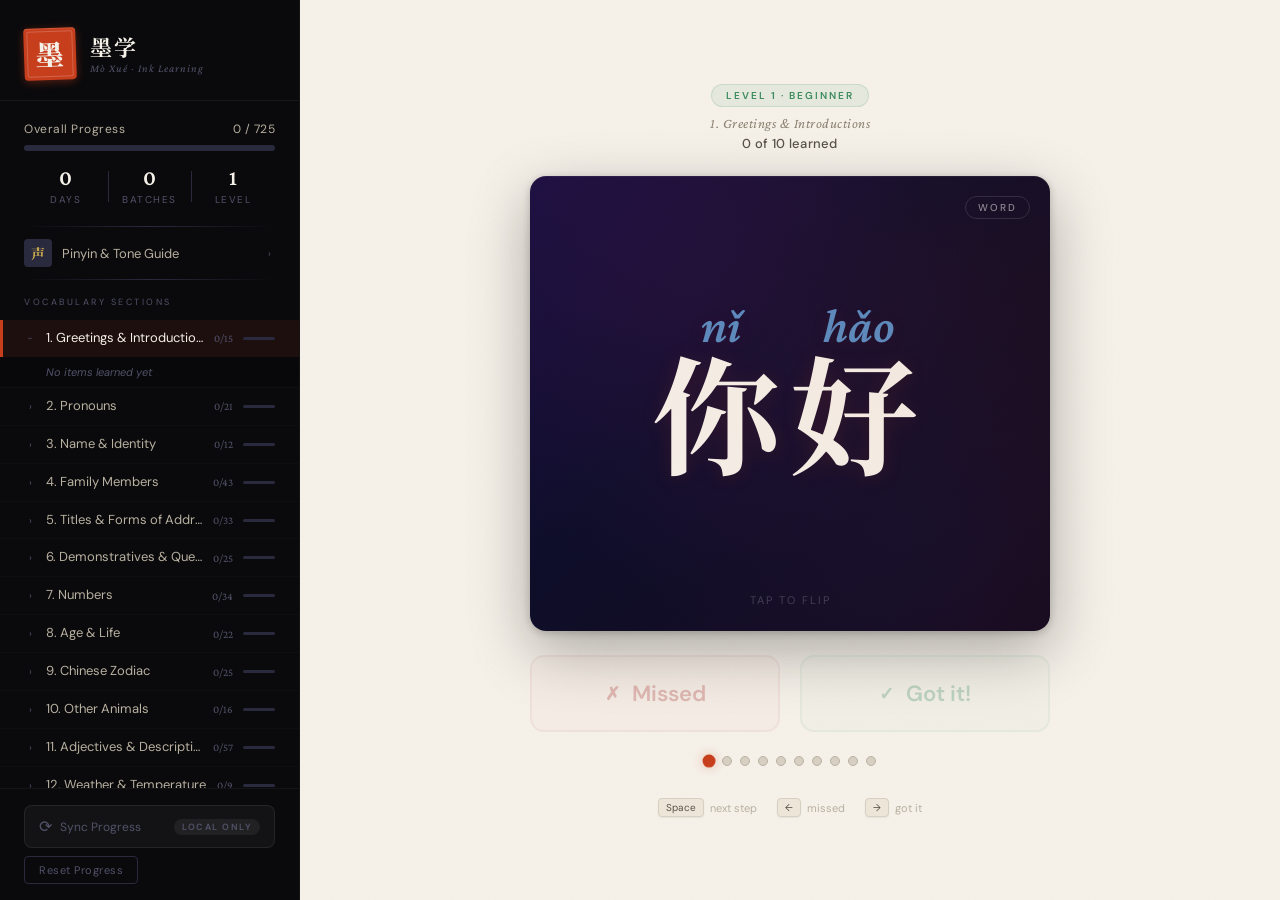
==== commit c6cfdc3a: "Add 65 new vocabulary items from 6 source files (725 total) Sources: chinese 1.pdf, chinese 2.pdf, w" ====
--- a/index.html
+++ b/index.html
@@ -7,7 +7,7 @@
 <link rel="preconnect" href="https://fonts.googleapis.com">
 <link rel="preconnect" href="https://fonts.gstatic.com" crossorigin>
 <link href="https://fonts.googleapis.com/css2?family=Crimson+Pro:ital,wght@0,300;0,400;0,600;0,700;1,400&family=Noto+Serif+SC:wght@400;600;700;900&family=DM+Sans:ital,wght@0,400;0,500;0,600;1,400&display=swap" rel="stylesheet">
-<link rel="stylesheet" href="style.css?v=7">
+<link rel="stylesheet" href="style.css?v=8">
 </head>
 <body>
 
@@ -34,7 +34,7 @@
   <div class="sidebar-progress">
     <div class="progress-label">
       <span>Overall Progress</span>
-      <span id="progressCount">0 / 660</span>
+      <span id="progressCount">0 / 725</span>
     </div>
     <div class="progress-track">
       <div class="progress-fill" id="progressFill" style="width: 0%"></div>
@@ -173,14 +173,15 @@
     <div class="sync-modal-header">
       <span class="sync-modal-icon">⟳</span>
       <h2>Cross-Device Sync</h2>
-      <p>Sync your progress across devices using a private GitHub Gist.</p>
+      <p>Use the same name and secret key on any device to sync your progress.</p>
     </div>
     <div class="sync-modal-body">
-      <label class="sync-label" for="syncTokenInput">GitHub Personal Access Token</label>
-      <p class="sync-hint">Create a token at GitHub → Settings → Developer settings → Fine-grained tokens. Grant <strong>Gists: Read and Write</strong> permission only.</p>
-      <input type="password" class="sync-input" id="syncTokenInput" placeholder="github_pat_...">
+      <label class="sync-label" for="syncNameInput">Your Name</label>
+      <p class="sync-hint">Use the same name on every device to keep your progress in sync.</p>
+      <input type="text" class="sync-input" id="syncNameInput" placeholder="e.g. Pawel" autocomplete="off">
+
       <div class="sync-actions">
-        <button class="sync-connect-btn" id="syncConnect">Connect & Sync</button>
+        <button class="sync-connect-btn" id="syncConnect">Connect</button>
         <button class="sync-disconnect-btn" id="syncDisconnect">Disconnect</button>
       </div>
       <div class="sync-status" id="syncStatus"></div>
@@ -258,15 +259,15 @@
     <div class="complete-card">
       <div class="complete-seal gold">成</div>
       <h2>Mastery Achieved!</h2>
-      <p>You have learned all 660 items across 28 sections.</p>
+      <p>You have learned all 725 items across 28 sections.</p>
       <p class="complete-stats">恭喜你！Gōngxǐ nǐ! Congratulations!</p>
     </div>
   </div>
 
 </main>
 
-<script src="data.js?v=7"></script>
-<script src="sync.js?v=7"></script>
-<script src="app.js?v=7"></script>
+<script src="data.js?v=8"></script>
+<script src="sync.js?v=8"></script>
+<script src="app.js?v=8"></script>
 </body>
 </html>
--- a/style.css
+++ b/style.css
@@ -1430,6 +1430,10 @@
   margin-bottom: 6px;
 }
 
+.sync-label-gap {
+  margin-top: 16px;
+}
+
 .sync-hint {
   font-size: 12px;
   color: var(--wash-mid);
